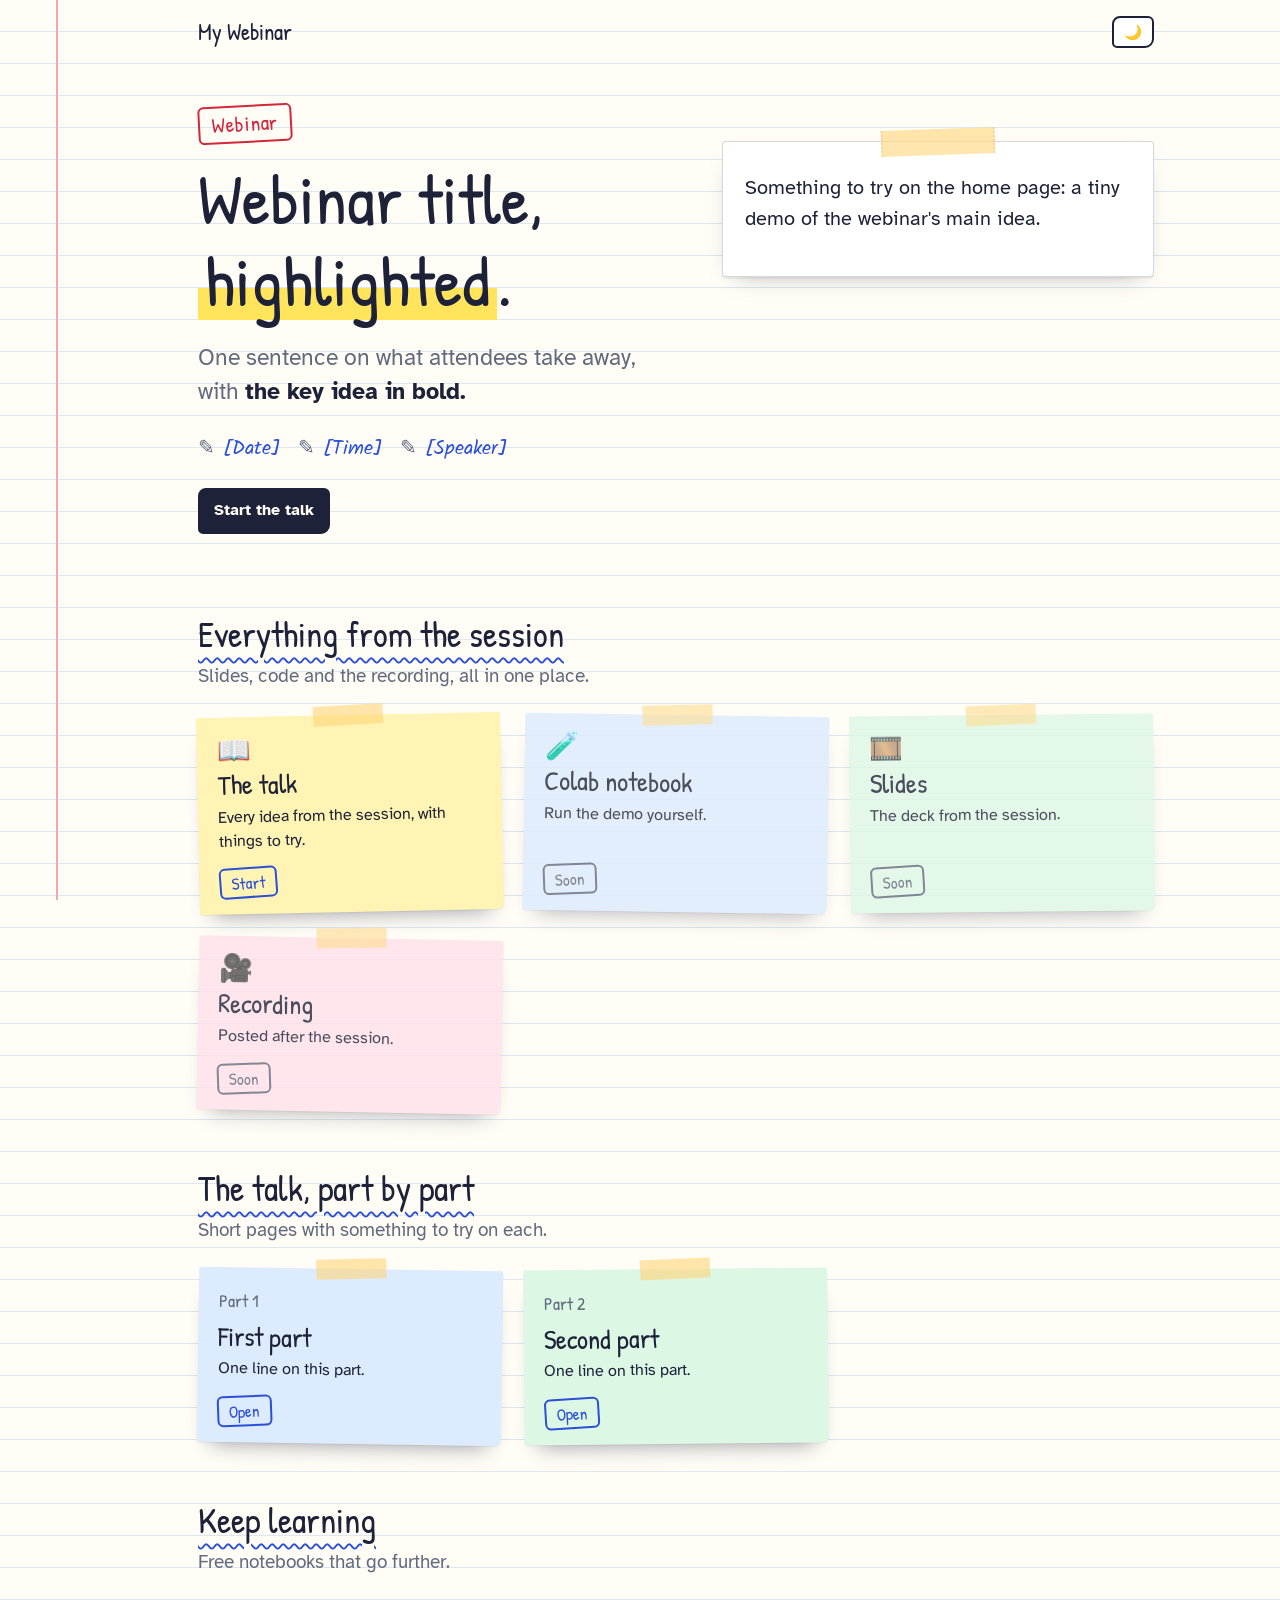
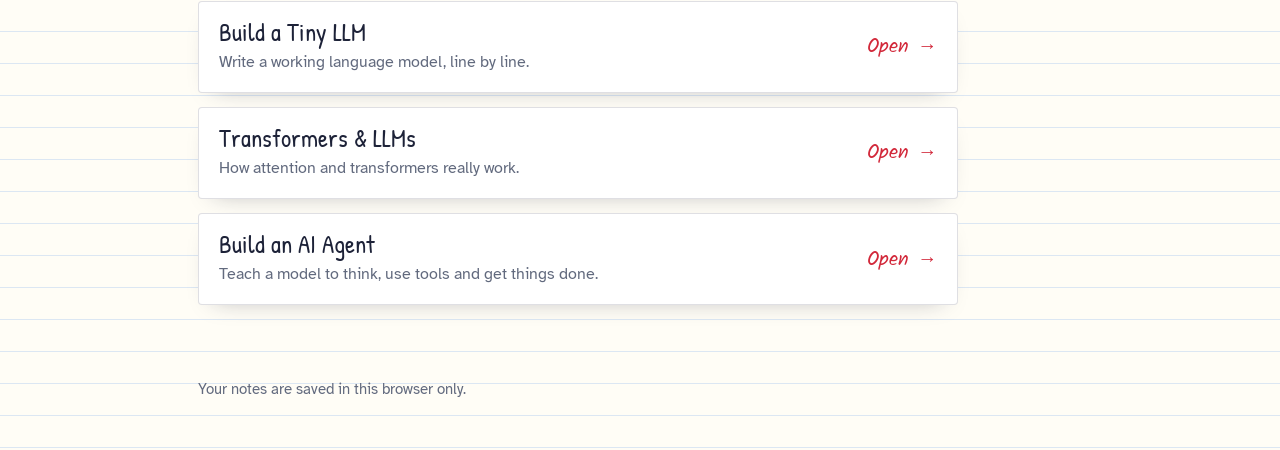
==== starter-webinar/index.html @ 358e43de "Add a webinar template: starter-webinar, v1/webinar.css and v1/webinar.js New files only; existing c" ====
<!doctype html>
<html lang="en">
<head>
<meta charset="utf-8">
<meta name="viewport" content="width=device-width, initial-scale=1">
<title>My Webinar</title>
<meta name="description" content="One sentence about the webinar.">
<!-- Webinars are unlisted: shared by link, kept out of search engines. -->
<meta name="robots" content="noindex, nofollow">
<link rel="preconnect" href="https://fonts.googleapis.com">
<link rel="preconnect" href="https://fonts.gstatic.com" crossorigin>
<link href="https://fonts.googleapis.com/css2?family=Atkinson+Hyperlegible:wght@400;700&family=JetBrains+Mono:wght@400;600&family=Kalam:wght@400&family=Patrick+Hand&display=swap" rel="stylesheet">
<script>try{if(localStorage.getItem("notebook-theme")==="dark")document.documentElement.setAttribute("data-theme","dark")}catch(e){}</script>
<link rel="stylesheet" href="https://mo-ri-ch.github.io/study-notebook-design/v1/style.css">
<link rel="stylesheet" href="https://mo-ri-ch.github.io/study-notebook-design/v1/home.css">
<link rel="stylesheet" href="https://mo-ri-ch.github.io/study-notebook-design/v1/webinar.css">
</head>
<body>
<div class="wrap">
  <header class="topbar">
    <a class="home" href="./">My Webinar</a>
  </header>

  <main>
    <section class="hero">
      <div>
        <span class="w-stamp">Webinar</span>
        <h1>Webinar title, <span class="swash">highlighted</span>.</h1>
        <p class="say">One sentence on what attendees take away, with <b>the key idea in bold.</b></p>
        <ul class="w-when" id="wWhen"></ul>
        <div class="actions">
          <a class="btn primary" href="lessons/talk.html">Start the talk</a>
        </div>
      </div>
      <div class="activity">
        <p>Something to try on the home page: a tiny demo of the webinar's main idea.</p>
      </div>
    </section>

    <h2 class="w-head">Everything from the session</h2>
    <p class="w-intro">Slides, code and the recording, all in one place.</p>
    <ul class="w-notes" id="wResources"></ul>

    <h2 class="w-head">The talk, part by part</h2>
    <p class="w-intro">Short pages with something to try on each.</p>
    <ul class="w-notes" id="wParts"></ul>

    <h2 class="w-head">Keep learning</h2>
    <p class="w-intro">Free notebooks that go further.</p>
    <ul class="w-next" id="wNext"></ul>
  </main>
  <footer class="site">Your notes are saved in this browser only.</footer>
</div>

<script src="assets/course.js"></script>
<script src="https://mo-ri-ch.github.io/study-notebook-design/v1/common.js"></script>
<script src="https://mo-ri-ch.github.io/study-notebook-design/v1/webinar.js"></script>
</body>
</html>
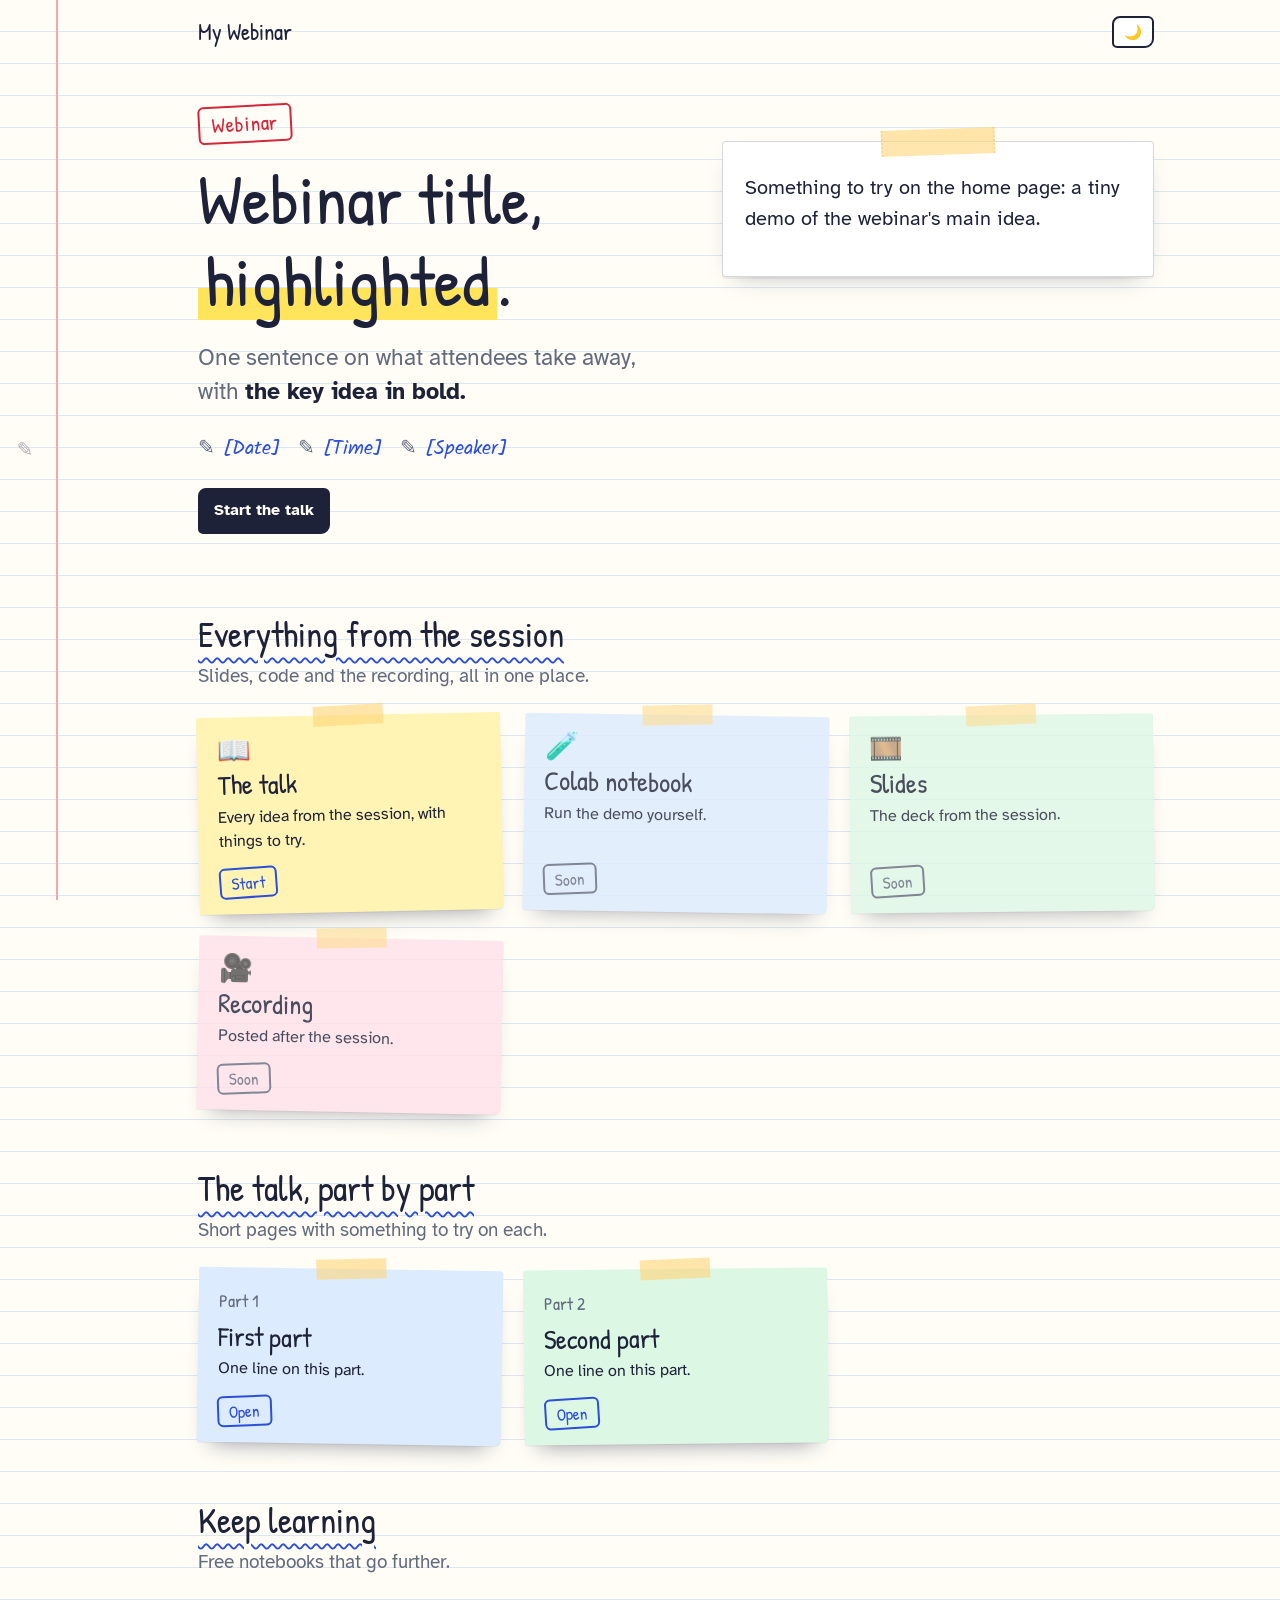
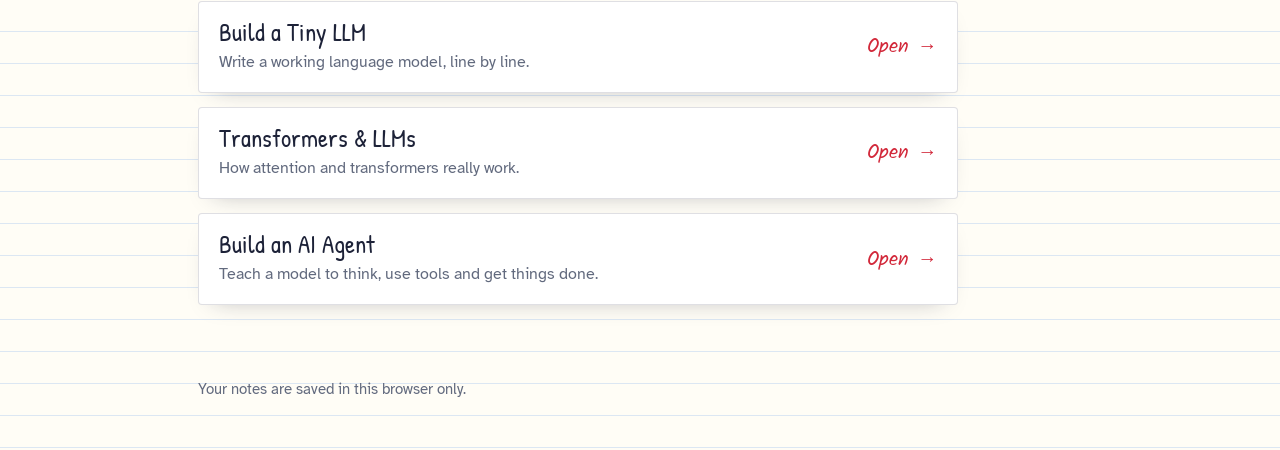
==== commit 4258502d: "Pen and board mode on the home pagestudy-notebook-design Co-Authored-By: Claude Opus 5.5 <noreply@an" ====
--- a/starter-webinar/index.html
+++ b/starter-webinar/index.html
@@ -54,6 +54,7 @@
 
 <script src="assets/course.js"></script>
 <script src="https://mo-ri-ch.github.io/study-notebook-design/v1/common.js"></script>
+<script src="https://mo-ri-ch.github.io/study-notebook-design/v1/pen.js"></script>
 <script src="https://mo-ri-ch.github.io/study-notebook-design/v1/webinar.js"></script>
 </body>
 </html>
